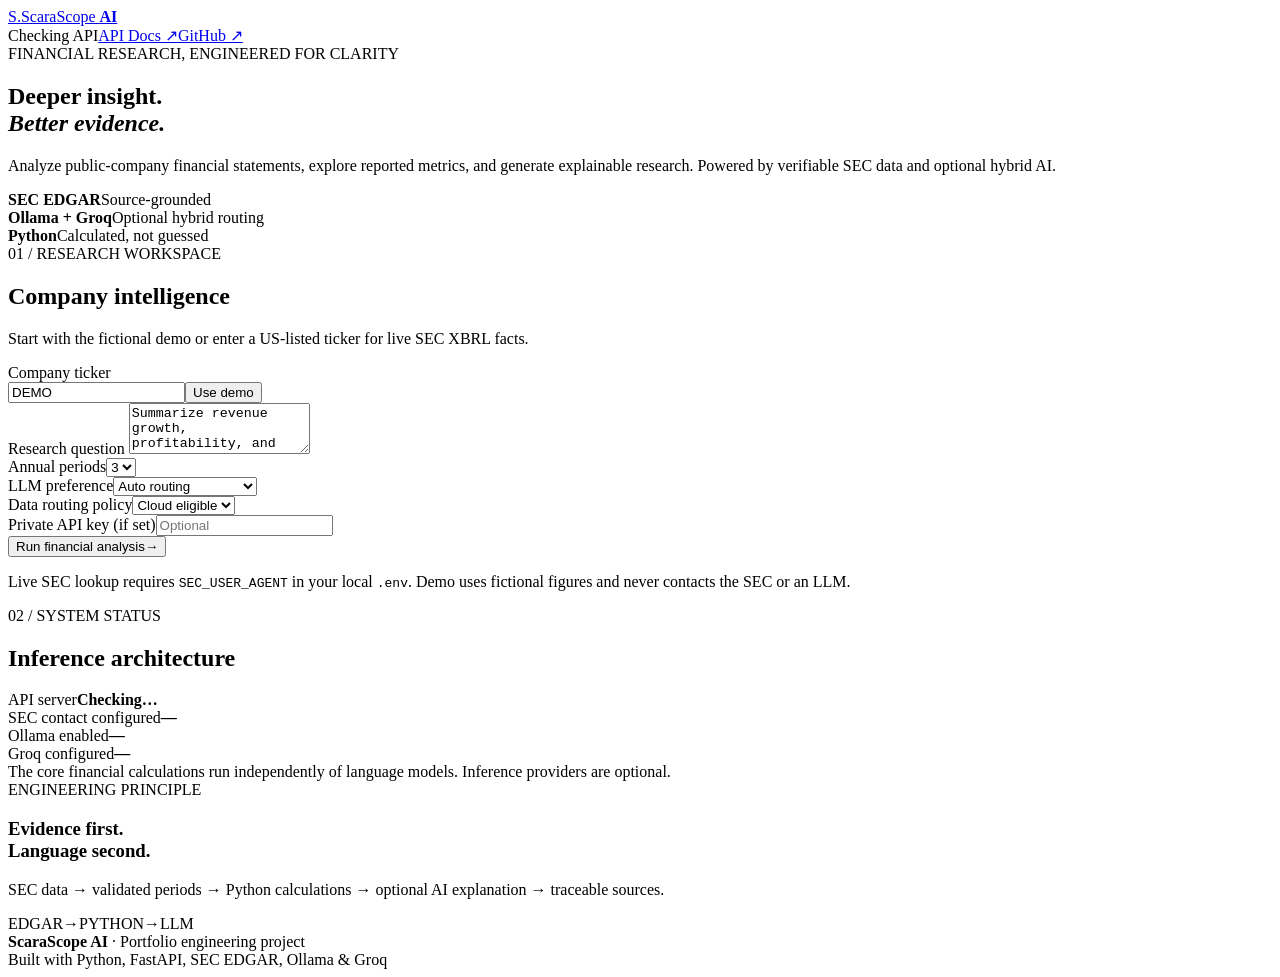
==== scarascope/static/index.html @ e28eae7f "feat: bootstrap ScaraScope financial research assistant" ====
<!doctype html>
<html lang="en">
<head>
  <meta charset="utf-8">
  <meta name="viewport" content="width=device-width, initial-scale=1">
  <meta name="theme-color" content="#0d2036">
  <title>ScaraScope AI | Financial Intelligence</title>
  <link rel="stylesheet" href="/static/styles.css">
  <script src="/static/app.js" defer></script>
</head>
<body>
  <header class="topbar">
    <div class="shell nav-inner">
      <a class="brand" href="/" aria-label="ScaraScope AI home"><span class="brand-icon">S<span>.</span></span><span>ScaraScope <strong>AI</strong></span></a>
      <div class="nav-right"><span class="env-chip"><span class="pulse"></span><span id="health-label">Checking API</span></span><a class="docs-link" href="/docs" target="_blank" rel="noopener">API Docs ↗</a><a class="docs-link gh" href="https://github.com/Kittybri/ScaraScope-AI" target="_blank" rel="noopener">GitHub ↗</a></div>
    </div>
  </header>
  <main class="shell">
    <section class="hero">
      <div class="eyebrow"><span class="line"></span> FINANCIAL RESEARCH, ENGINEERED FOR CLARITY</div>
      <h1>Deeper insight.<br><em>Better evidence.</em></h1>
      <p class="intro">Analyze public-company financial statements, explore reported metrics, and generate explainable research. Powered by verifiable SEC data and optional hybrid AI.</p>
      <div class="hero-stats"><div><strong>SEC EDGAR</strong><span>Source-grounded</span></div><div><strong>Ollama + Groq</strong><span>Optional hybrid routing</span></div><div><strong>Python</strong><span>Calculated, not guessed</span></div></div>
    </section>
    <div class="main-grid">
      <section class="panel query-panel" aria-labelledby="research-title">
        <div class="panel-label">01 / RESEARCH WORKSPACE</div>
        <h2 id="research-title">Company intelligence</h2>
        <p class="muted">Start with the fictional demo or enter a US-listed ticker for live SEC XBRL facts.</p>
        <form id="research-form">
          <label for="ticker">Company ticker</label>
          <div class="ticker-row"><input id="ticker" name="ticker" maxlength="12" required value="DEMO" autocomplete="off" spellcheck="false" placeholder="e.g., MSFT"><button type="button" id="sample-btn" class="secondary">Use demo</button></div>
          <label for="question">Research question</label>
          <textarea id="question" rows="3" maxlength="700">Summarize revenue growth, profitability, and changes in financial performance.</textarea>
          <div class="form-row"><div><label for="years">Annual periods</label><select id="years"><option>1</option><option>2</option><option selected>3</option><option>4</option><option>5</option></select></div><div><label for="provider">LLM preference</label><select id="provider"><option value="auto">Auto routing</option><option value="local">Prefer Ollama</option><option value="cloud">Prefer Groq</option><option value="none">No AI (verified rules)</option></select></div></div>
          <div class="form-row"><div><label for="privacy">Data routing policy</label><select id="privacy"><option value="cloud_ok">Cloud eligible</option><option value="local_only">Local-only</option></select></div><div><label for="api-key">Private API key (if set)</label><input id="api-key" type="password" autocomplete="off" placeholder="Optional"></div></div>
          <button type="submit" class="primary" id="submit-btn"><span>Run financial analysis</span><span aria-hidden="true">→</span></button>
          <p class="micro">Live SEC lookup requires <code>SEC_USER_AGENT</code> in your local <code>.env</code>. Demo uses fictional figures and never contacts the SEC or an LLM.</p>
        </form>
      </section>
      <aside class="right-column">
        <section class="panel system-panel"><div class="panel-label">02 / SYSTEM STATUS</div><h2>Inference architecture</h2><div class="status-line"><span>API server</span><strong id="api-state">Checking…</strong></div><div class="status-line"><span>SEC contact configured</span><strong id="sec-state">—</strong></div><div class="status-line"><span>Ollama enabled</span><strong id="ollama-state">—</strong></div><div class="status-line"><span>Groq configured</span><strong id="groq-state">—</strong></div><div class="system-note">The core financial calculations run independently of language models. Inference providers are optional.</div></section>
        <section class="panel explain-panel"><div class="panel-label">ENGINEERING PRINCIPLE</div><h3>Evidence first.<br>Language second.</h3><p>SEC data → validated periods → Python calculations → optional AI explanation → traceable sources.</p><div class="pipeline"><span>EDGAR</span><span>→</span><span>PYTHON</span><span>→</span><span>LLM</span></div></section>
      </aside>
    </div>
    <section id="result-panel" class="panel result-panel" hidden aria-live="polite">
      <div class="result-head"><div><div class="panel-label">03 / ANALYSIS OUTPUT</div><h2 id="company-title">Research report</h2><p id="result-meta" class="muted"></p></div><div id="result-tag" class="result-tag"></div></div>
      <div id="warning-banner" class="warning-banner" hidden></div>
      <div id="kpis" class="kpi-grid"></div>
      <div class="output-grid"><div class="data-section"><h3>Annual revenue</h3><div id="chart" class="chart" role="img" aria-label="Revenue by annual reporting period"></div></div><div class="data-section"><h3>Research interpretation</h3><p id="summary" class="summary-text"></p><div id="model-info" class="model-info"></div></div></div>
      <h3 class="table-heading">Reported financial data</h3><div class="table-overflow"><table><thead><tr><th>Period end</th><th>Revenue</th><th>Operating income</th><th>Net income</th><th>Revenue growth</th><th>Op. margin</th></tr></thead><tbody id="finance-body"></tbody></table></div>
      <h3 class="table-heading">Original source filings</h3><div id="sources" class="source-grid"></div>
      <p class="disclaimer">ScaraScope is a research prototype, not an investment adviser. Financial facts may vary by accounting tags and fiscal period. Verify important numbers against the original filings. The synthetic demo does not represent a real company.</p>
    </section>
    <div id="error-panel" class="error-panel" role="alert" hidden></div>
  </main>
  <footer class="footer shell"><div><strong>ScaraScope AI</strong> · Portfolio engineering project</div><div>Built with Python, FastAPI, SEC EDGAR, Ollama &amp; Groq</div></footer>
</body>
</html>
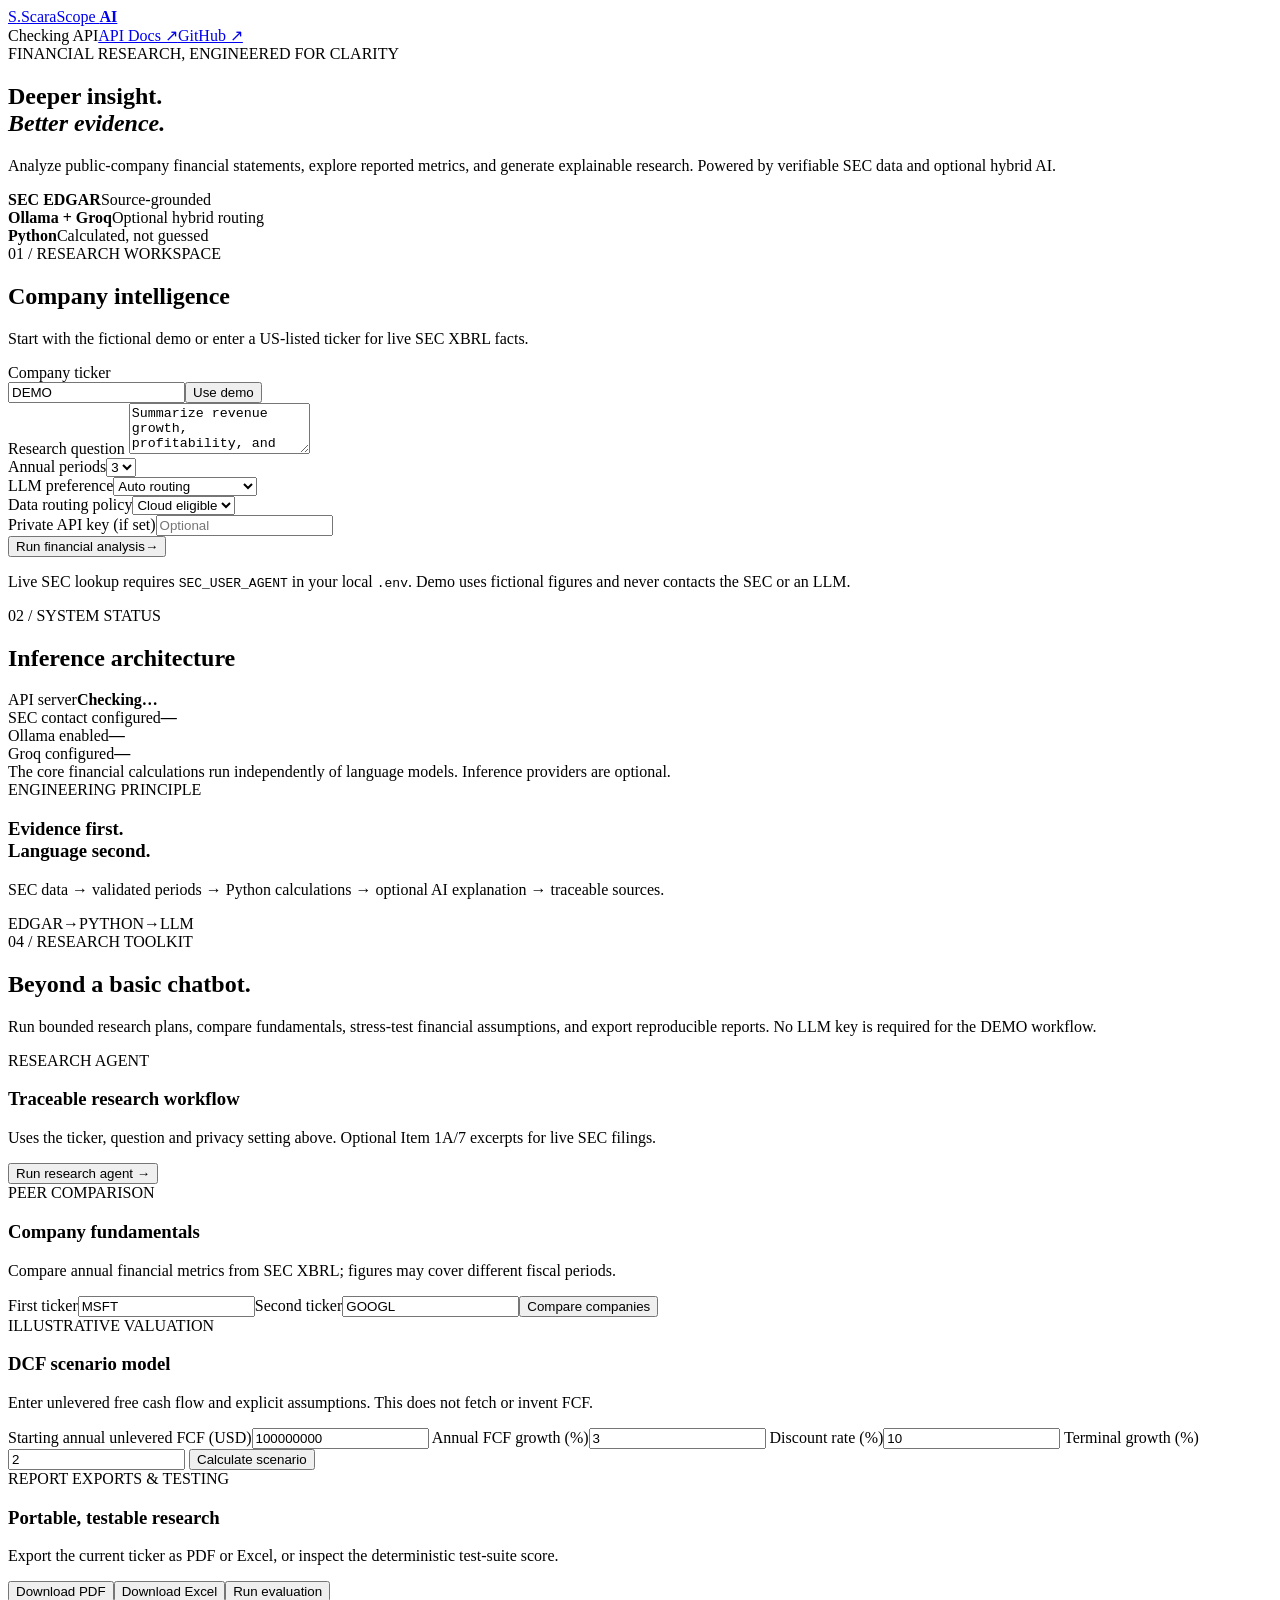
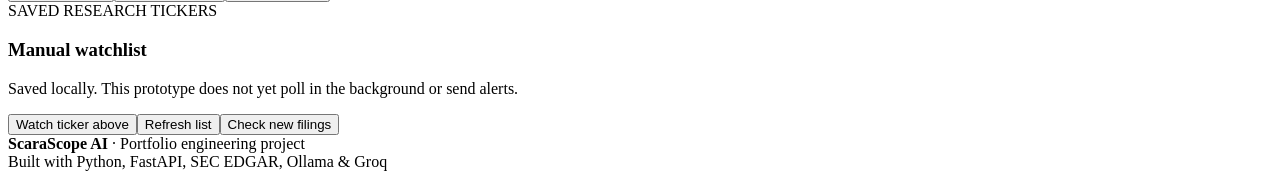
==== commit 6f86bddb: "feat: add modular financial research agent, DCF, reports, evaluation and watchlist" ====
--- a/scarascope/static/index.html
+++ b/scarascope/static/index.html
@@ -6,7 +6,9 @@
   <meta name="theme-color" content="#0d2036">
   <title>ScaraScope AI | Financial Intelligence</title>
   <link rel="stylesheet" href="/static/styles.css">
+  <link rel="stylesheet" href="/static/advanced.css">
   <script src="/static/app.js" defer></script>
+  <script src="/static/advanced.js" defer></script>
 </head>
 <body>
   <header class="topbar">
@@ -52,6 +54,49 @@
       <h3 class="table-heading">Original source filings</h3><div id="sources" class="source-grid"></div>
       <p class="disclaimer">ScaraScope is a research prototype, not an investment adviser. Financial facts may vary by accounting tags and fiscal period. Verify important numbers against the original filings. The synthetic demo does not represent a real company.</p>
     </section>
+    <section class="advanced-lab" aria-labelledby="lab-title">
+      <div class="panel-label">04 / RESEARCH TOOLKIT</div>
+      <h2 id="lab-title">Beyond a basic chatbot.</h2>
+      <p class="muted">Run bounded research plans, compare fundamentals, stress-test financial assumptions, and export reproducible reports. No LLM key is required for the DEMO workflow.</p>
+      <div class="lab-grid">
+        <section class="panel lab-card">
+          <div class="panel-label">RESEARCH AGENT</div><h3>Traceable research workflow</h3>
+          <p class="muted">Uses the ticker, question and privacy setting above. Optional Item 1A/7 excerpts for live SEC filings.</p>
+          <button class="primary lab-button" id="agent-run" type="button">Run research agent →</button>
+          <div id="agent-output" class="lab-output" aria-live="polite"></div>
+        </section>
+        <section class="panel lab-card">
+          <div class="panel-label">PEER COMPARISON</div><h3>Company fundamentals</h3>
+          <p class="muted">Compare annual financial metrics from SEC XBRL; figures may cover different fiscal periods.</p>
+          <form id="compare-form" class="compact-form"><label for="peer-a">First ticker</label><input id="peer-a" value="MSFT" maxlength="12" required><label for="peer-b">Second ticker</label><input id="peer-b" value="GOOGL" maxlength="12" required><button type="submit" class="secondary lab-button">Compare companies</button></form>
+          <div id="compare-output" class="lab-output" aria-live="polite"></div>
+        </section>
+        <section class="panel lab-card">
+          <div class="panel-label">ILLUSTRATIVE VALUATION</div><h3>DCF scenario model</h3>
+          <p class="muted">Enter unlevered free cash flow and explicit assumptions. This does not fetch or invent FCF.</p>
+          <form id="dcf-form" class="compact-form">
+            <label for="fcf">Starting annual unlevered FCF (USD)</label><input id="fcf" type="number" min="0.01" step="any" value="100000000" required>
+            <label for="dcf-growth">Annual FCF growth (%)</label><input id="dcf-growth" type="number" min="-80" max="100" step="any" value="3" required>
+            <label for="dcf-discount">Discount rate (%)</label><input id="dcf-discount" type="number" min="0.01" max="60" step="any" value="10" required>
+            <label for="dcf-terminal">Terminal growth (%)</label><input id="dcf-terminal" type="number" min="-20" max="20" step="any" value="2" required>
+            <button type="submit" class="secondary lab-button">Calculate scenario</button>
+          </form>
+          <div id="dcf-output" class="lab-output" aria-live="polite"></div>
+        </section>
+        <section class="panel lab-card">
+          <div class="panel-label">REPORT EXPORTS & TESTING</div><h3>Portable, testable research</h3>
+          <p class="muted">Export the current ticker as PDF or Excel, or inspect the deterministic test-suite score.</p>
+          <div class="lab-actions"><button type="button" id="export-pdf" class="secondary">Download PDF</button><button type="button" id="export-xlsx" class="secondary">Download Excel</button><button type="button" id="eval-run" class="secondary">Run evaluation</button></div>
+          <div id="export-output" class="lab-output" aria-live="polite"></div>
+        </section>
+        <section class="panel lab-card">
+          <div class="panel-label">SAVED RESEARCH TICKERS</div><h3>Manual watchlist</h3>
+          <p class="muted">Saved locally. This prototype does not yet poll in the background or send alerts.</p>
+          <div class="lab-actions"><button type="button" id="watch-add" class="secondary">Watch ticker above</button><button type="button" id="watch-refresh" class="secondary">Refresh list</button><button type="button" id="watch-check" class="secondary">Check new filings</button></div>
+          <div id="watch-output" class="lab-output" aria-live="polite"></div>
+        </section>
+      </div>
+    </section>
     <div id="error-panel" class="error-panel" role="alert" hidden></div>
   </main>
   <footer class="footer shell"><div><strong>ScaraScope AI</strong> · Portfolio engineering project</div><div>Built with Python, FastAPI, SEC EDGAR, Ollama &amp; Groq</div></footer>
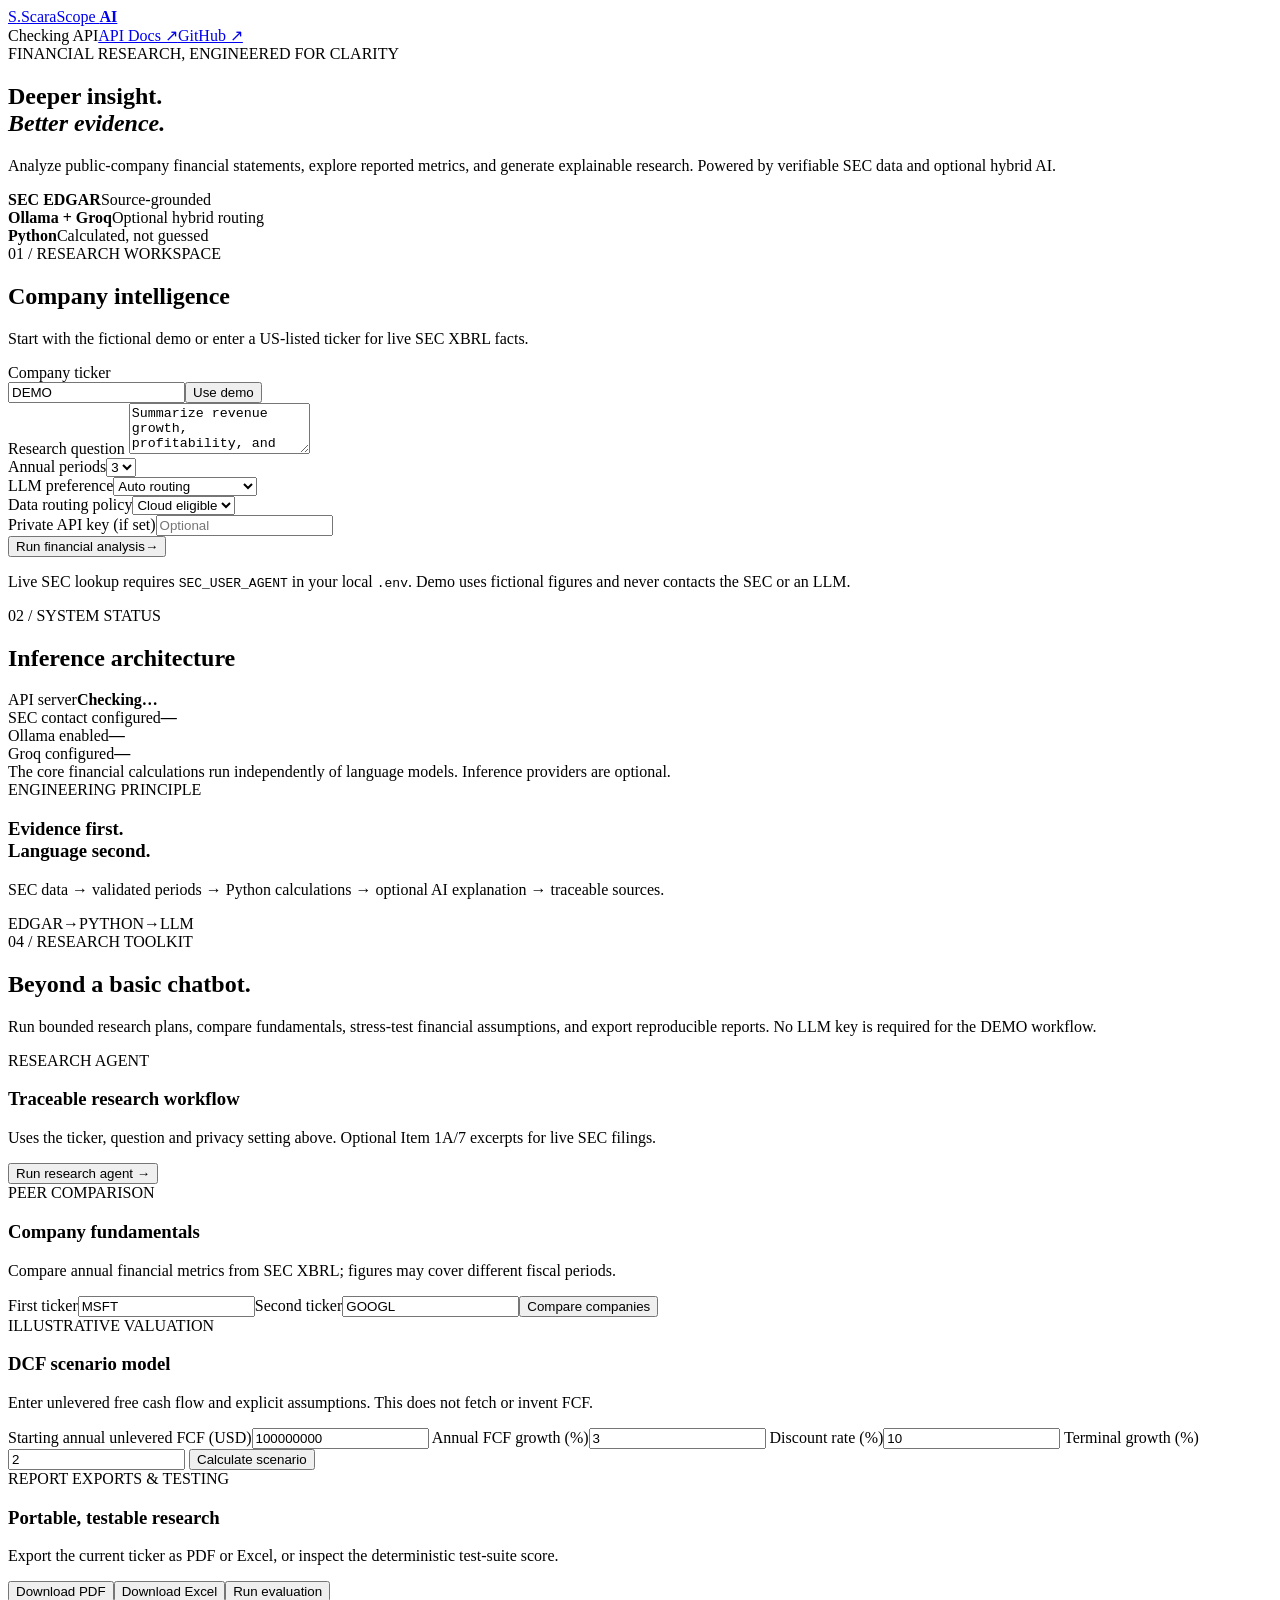
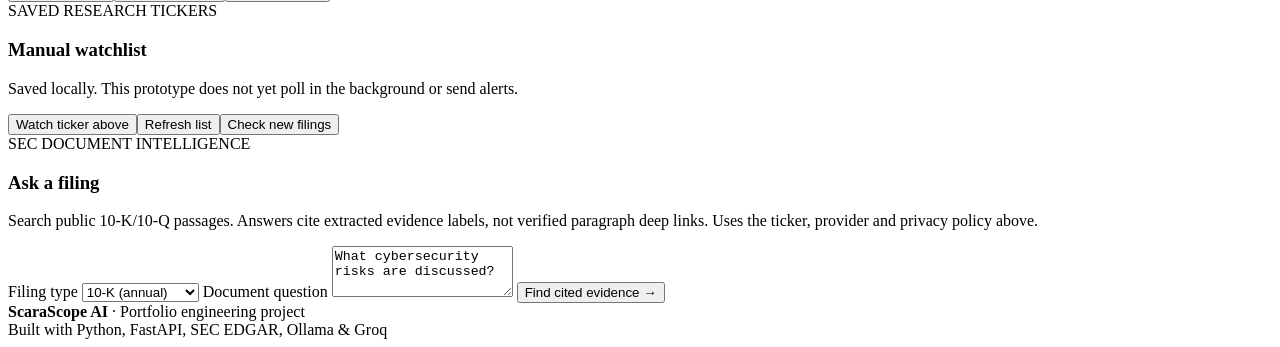
==== commit 785af223: "feat: add modular SEC document Q&A with cited lexical retrieval" ====
--- a/scarascope/static/index.html
+++ b/scarascope/static/index.html
@@ -7,8 +7,10 @@
   <title>ScaraScope AI | Financial Intelligence</title>
   <link rel="stylesheet" href="/static/styles.css">
   <link rel="stylesheet" href="/static/advanced.css">
+  <link rel="stylesheet" href="/static/documents.css">
   <script src="/static/app.js" defer></script>
   <script src="/static/advanced.js" defer></script>
+  <script src="/static/documents.js" defer></script>
 </head>
 <body>
   <header class="topbar">
@@ -95,6 +97,18 @@
           <div class="lab-actions"><button type="button" id="watch-add" class="secondary">Watch ticker above</button><button type="button" id="watch-refresh" class="secondary">Refresh list</button><button type="button" id="watch-check" class="secondary">Check new filings</button></div>
           <div id="watch-output" class="lab-output" aria-live="polite"></div>
         </section>
+        <section class="panel lab-card">
+          <div class="panel-label">SEC DOCUMENT INTELLIGENCE</div><h3>Ask a filing</h3>
+          <p class="muted">Search public 10-K/10-Q passages. Answers cite extracted evidence labels, not verified paragraph deep links. Uses the ticker, provider and privacy policy above.</p>
+          <form id="document-form" class="compact-form">
+            <label for="document-form-type">Filing type</label>
+            <select id="document-form-type"><option value="10-K">10-K (annual)</option><option value="10-Q">10-Q (quarterly)</option></select>
+            <label for="document-question">Document question</label>
+            <textarea id="document-question" rows="3" maxlength="700" minlength="6" required>What cybersecurity risks are discussed?</textarea>
+            <button class="secondary lab-button" type="submit" id="document-submit">Find cited evidence →</button>
+          </form>
+          <div id="document-output" class="lab-output" aria-live="polite"></div>
+        </section>
       </div>
     </section>
     <div id="error-panel" class="error-panel" role="alert" hidden></div>
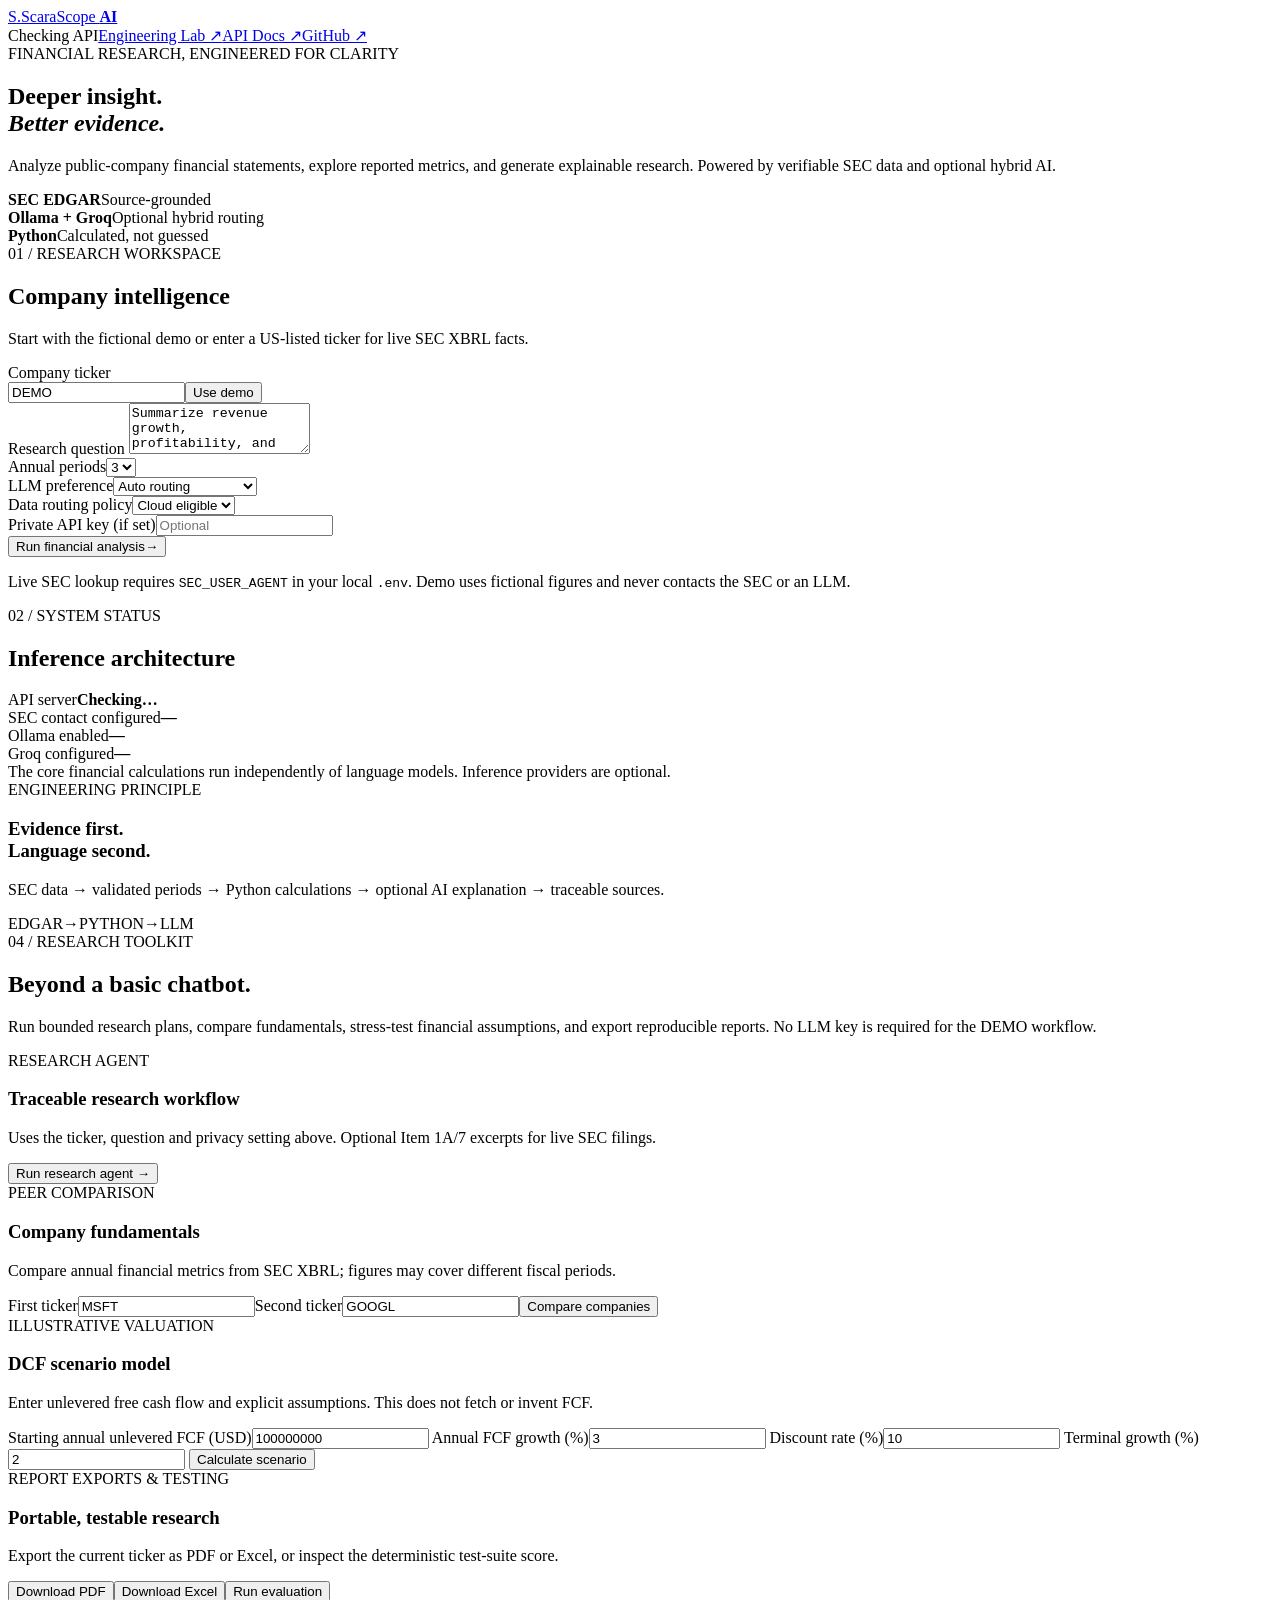
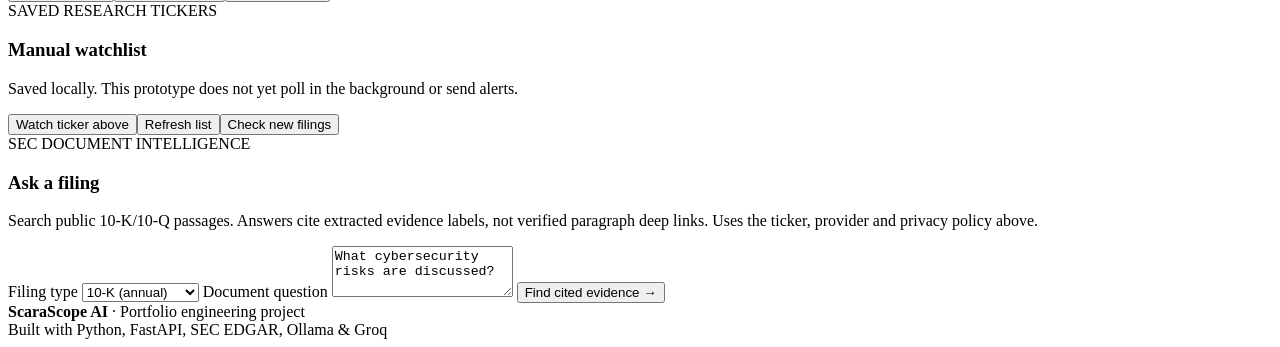
==== commit 7edd7286: "feat: add source-linked engineering benchmarks, verification and lab dashboard" ====
--- a/scarascope/static/index.html
+++ b/scarascope/static/index.html
@@ -16,7 +16,7 @@
   <header class="topbar">
     <div class="shell nav-inner">
       <a class="brand" href="/" aria-label="ScaraScope AI home"><span class="brand-icon">S<span>.</span></span><span>ScaraScope <strong>AI</strong></span></a>
-      <div class="nav-right"><span class="env-chip"><span class="pulse"></span><span id="health-label">Checking API</span></span><a class="docs-link" href="/docs" target="_blank" rel="noopener">API Docs ↗</a><a class="docs-link gh" href="https://github.com/Kittybri/ScaraScope-AI" target="_blank" rel="noopener">GitHub ↗</a></div>
+      <div class="nav-right"><span class="env-chip"><span class="pulse"></span><span id="health-label">Checking API</span></span><a class="docs-link" href="/engineering">Engineering Lab ↗</a><a class="docs-link" href="/docs" target="_blank" rel="noopener">API Docs ↗</a><a class="docs-link gh" href="https://github.com/Kittybri/ScaraScope-AI" target="_blank" rel="noopener">GitHub ↗</a></div>
     </div>
   </header>
   <main class="shell">
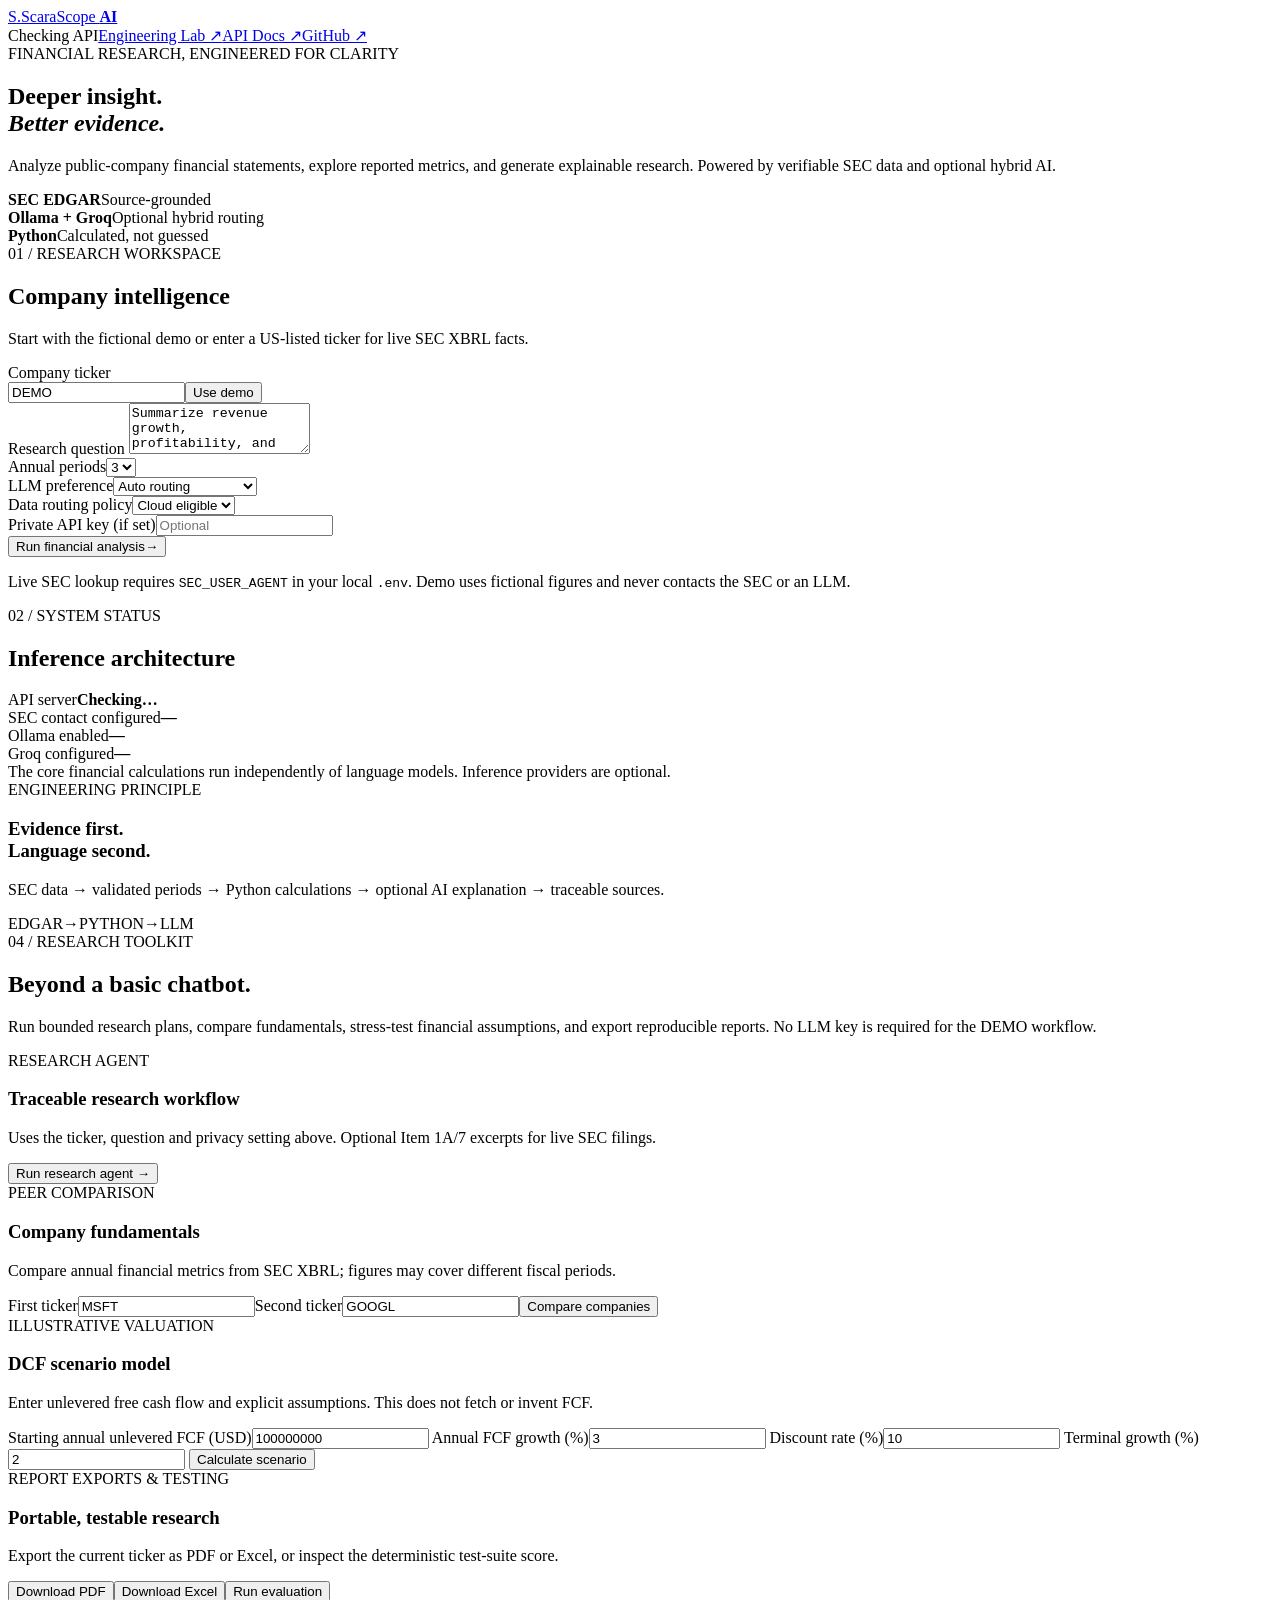
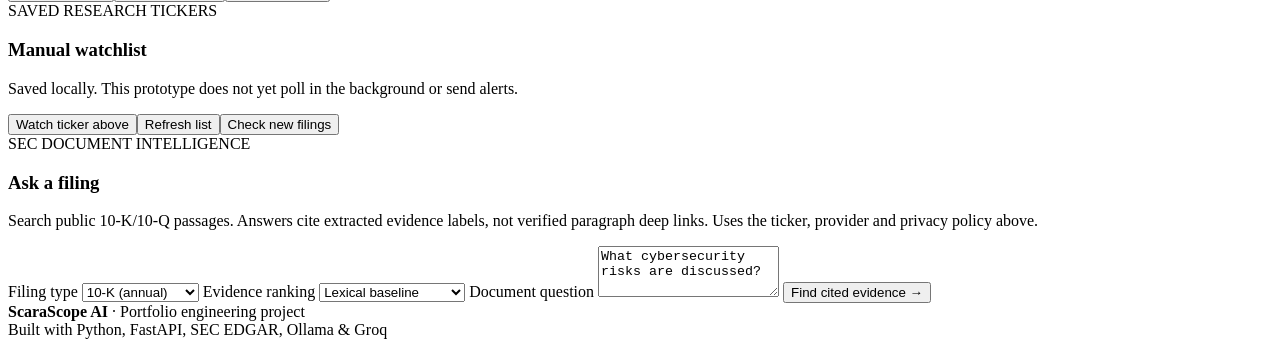
==== commit 7672f629: "feat: v0.5 source-linked QA retrieval benchmark, BM25, grounding checks and security CI" ====
--- a/scarascope/static/index.html
+++ b/scarascope/static/index.html
@@ -103,6 +103,8 @@
           <form id="document-form" class="compact-form">
             <label for="document-form-type">Filing type</label>
             <select id="document-form-type"><option value="10-K">10-K (annual)</option><option value="10-Q">10-Q (quarterly)</option></select>
+            <label for="document-retrieval">Evidence ranking</label>
+            <select id="document-retrieval"><option value="lexical">Lexical baseline</option><option value="bm25">BM25 (experimental)</option></select>
             <label for="document-question">Document question</label>
             <textarea id="document-question" rows="3" maxlength="700" minlength="6" required>What cybersecurity risks are discussed?</textarea>
             <button class="secondary lab-button" type="submit" id="document-submit">Find cited evidence →</button>
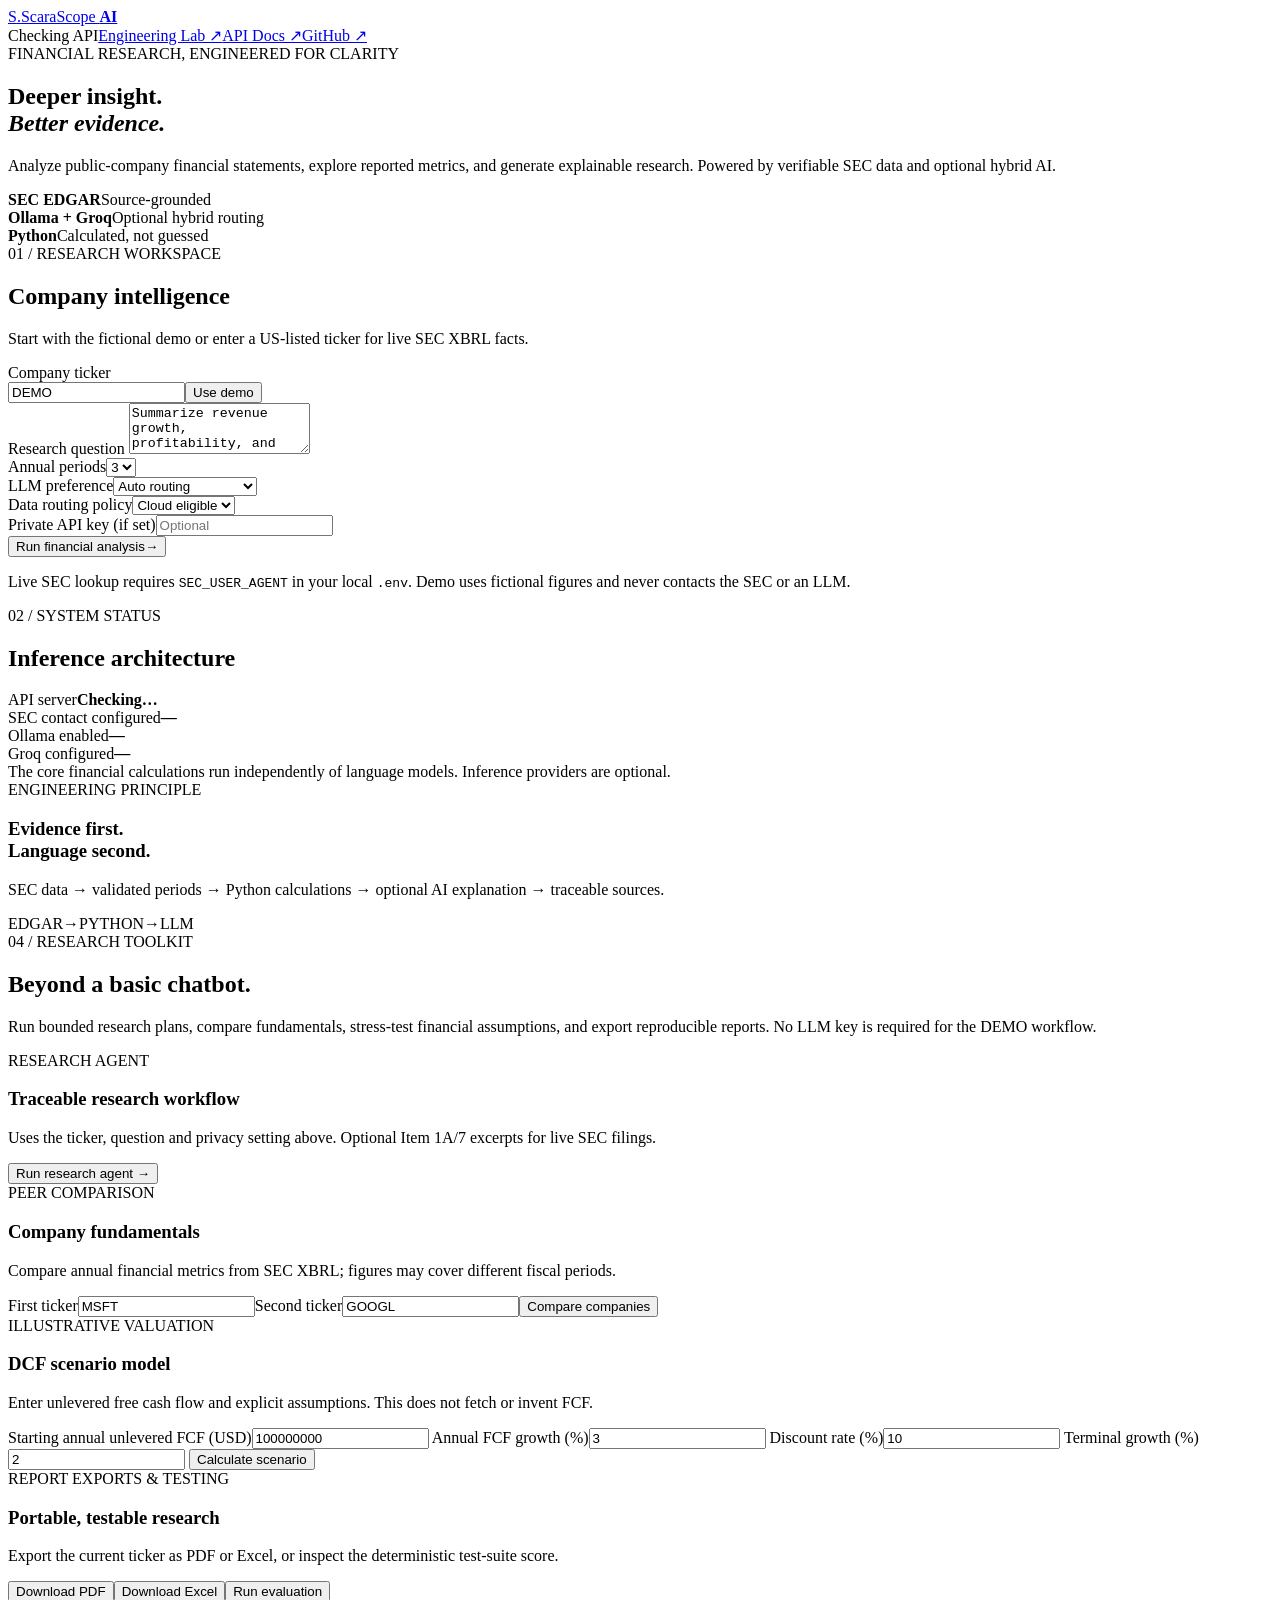
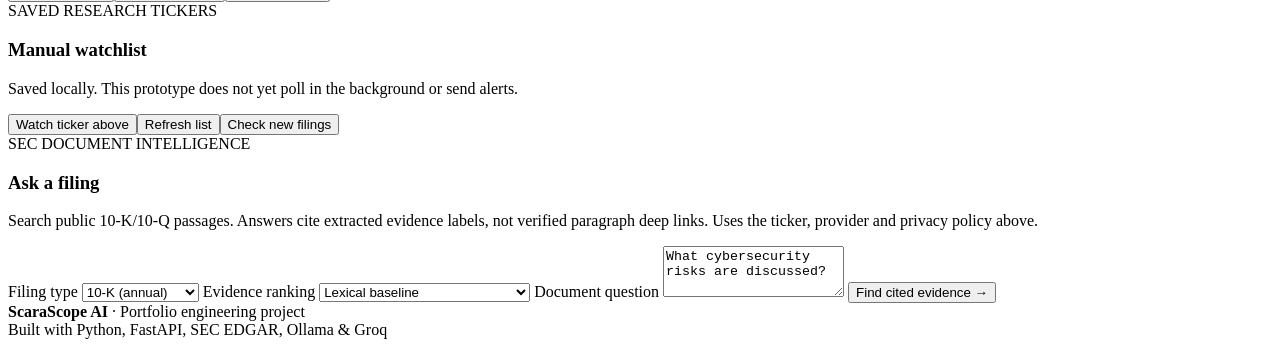
==== commit 92545a9c: "feat: add opt-in local semantic/hybrid retrieval, provenance and security evidence" ====
--- a/scarascope/static/index.html
+++ b/scarascope/static/index.html
@@ -104,7 +104,7 @@
             <label for="document-form-type">Filing type</label>
             <select id="document-form-type"><option value="10-K">10-K (annual)</option><option value="10-Q">10-Q (quarterly)</option></select>
             <label for="document-retrieval">Evidence ranking</label>
-            <select id="document-retrieval"><option value="lexical">Lexical baseline</option><option value="bm25">BM25 (experimental)</option></select>
+            <select id="document-retrieval"><option value="lexical">Lexical baseline</option><option value="bm25">BM25 (experimental)</option><option value="semantic">Semantic (local model required)</option><option value="hybrid">Hybrid (local model required)</option></select>
             <label for="document-question">Document question</label>
             <textarea id="document-question" rows="3" maxlength="700" minlength="6" required>What cybersecurity risks are discussed?</textarea>
             <button class="secondary lab-button" type="submit" id="document-submit">Find cited evidence →</button>
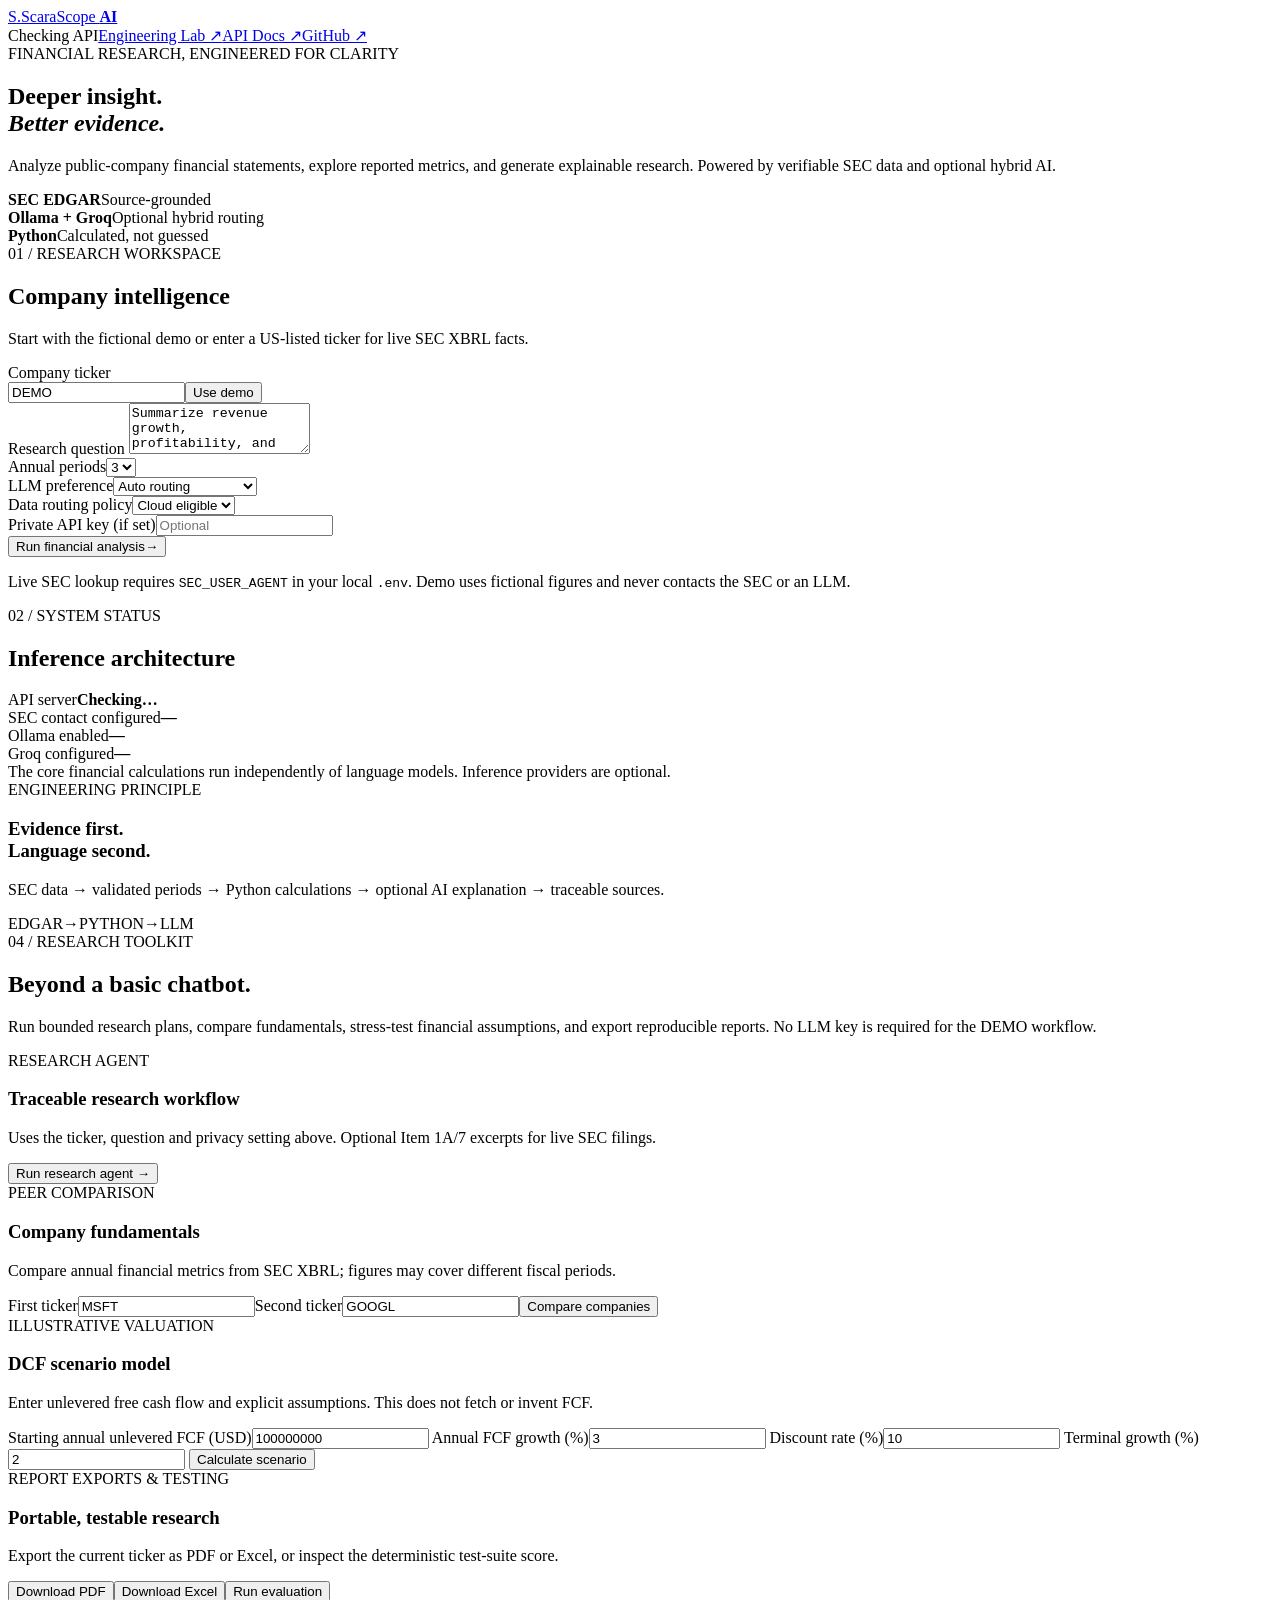
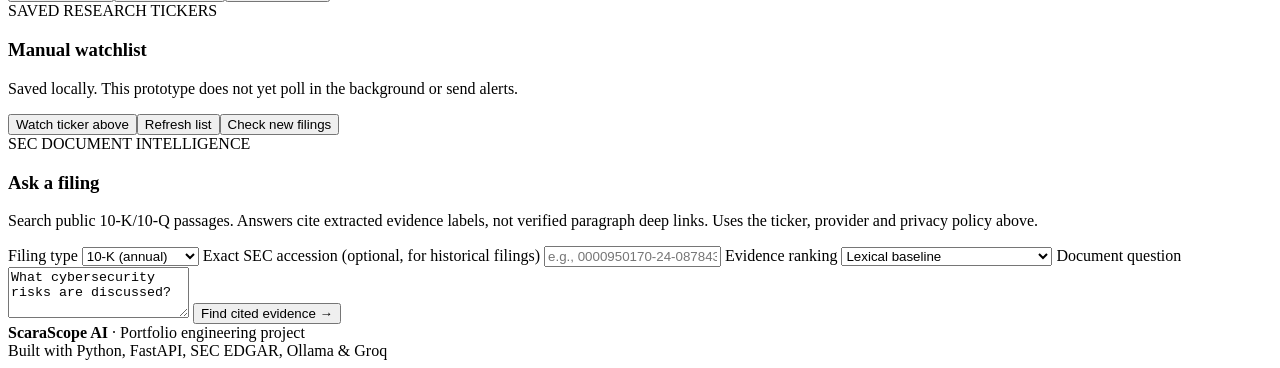
==== commit 42dee969: "feat: v0.10 accession-pinned historical SEC filings and reproducible corpus ingestion" ====
--- a/scarascope/static/index.html
+++ b/scarascope/static/index.html
@@ -103,6 +103,8 @@
           <form id="document-form" class="compact-form">
             <label for="document-form-type">Filing type</label>
             <select id="document-form-type"><option value="10-K">10-K (annual)</option><option value="10-Q">10-Q (quarterly)</option></select>
+            <label for="document-accession">Exact SEC accession (optional, for historical filings)</label>
+            <input id="document-accession" type="text" maxlength="20" placeholder="e.g., 0000950170-24-087843" autocomplete="off" spellcheck="false">
             <label for="document-retrieval">Evidence ranking</label>
             <select id="document-retrieval"><option value="lexical">Lexical baseline</option><option value="bm25">BM25 (experimental)</option><option value="semantic">Semantic (local model required)</option><option value="hybrid">Hybrid (local model required)</option></select>
             <label for="document-question">Document question</label>
